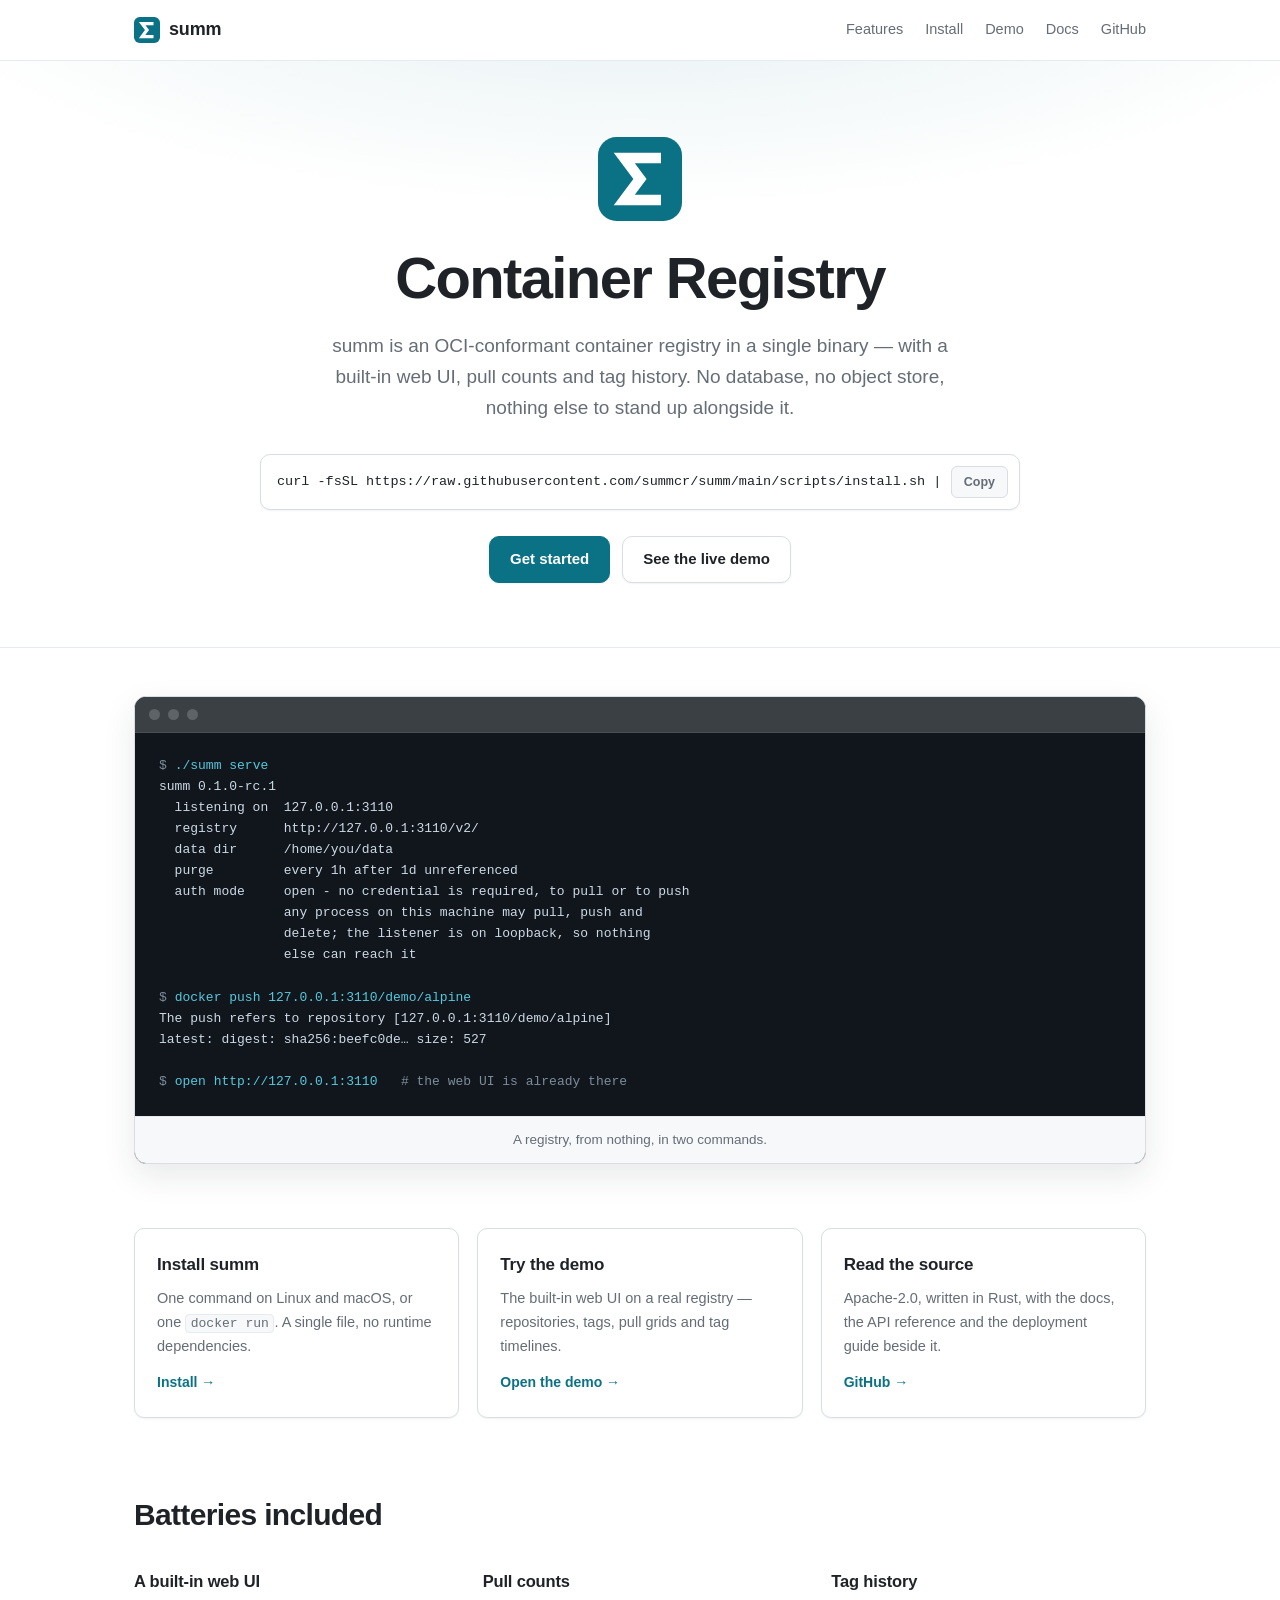
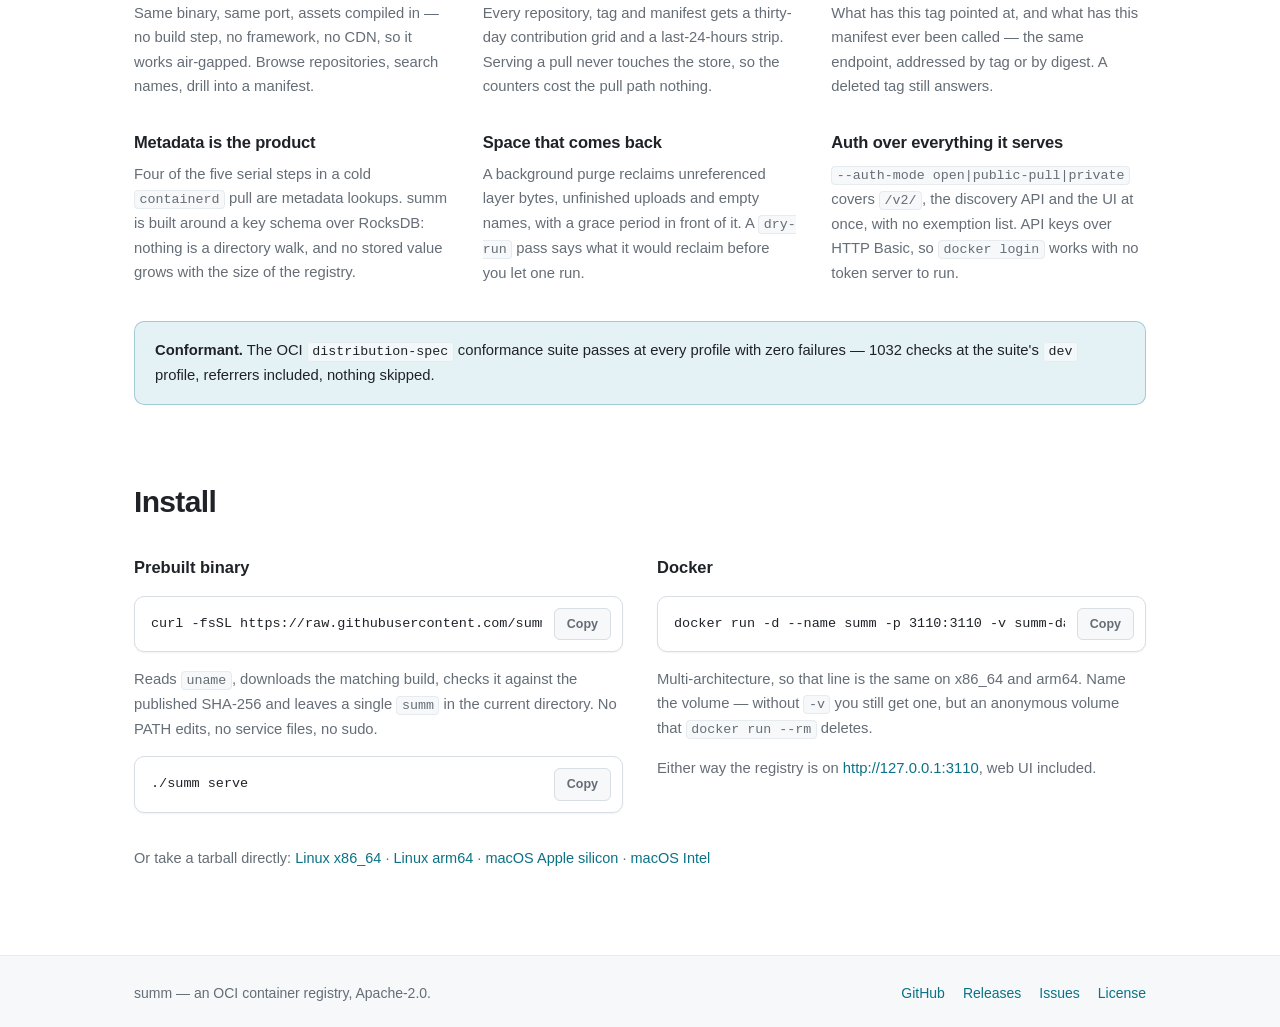
==== index.html @ fdc2967b "feat(site): the summ homepage One page, one stylesheet, no build step - the rule summ's own UI keeps" ====
<!doctype html>
<html lang="en">
<head>
<meta charset="utf-8">
<meta name="viewport" content="width=device-width, initial-scale=1">
<meta name="color-scheme" content="light dark">
<title>summ — container registry</title>
<meta name="description" content="summ is an OCI-conformant container registry in a single binary, with a built-in web UI, pull counts and tag history. No database, no object store, nothing else to run.">

<link rel="icon" type="image/svg+xml" href="/logo.svg">
<link rel="stylesheet" href="/style.css">

<meta property="og:type" content="website">
<meta property="og:url" content="https://summcr.com/">
<meta property="og:title" content="summ — container registry">
<meta property="og:description" content="An OCI-conformant container registry in a single binary. Web UI, pull counts and tag history included.">
<meta property="og:image" content="https://summcr.com/assets/og.png">
<meta name="twitter:card" content="summary_large_image">
</head>
<body>
<a class="skip" href="#main">Skip to content</a>

<header class="topbar">
  <div class="shell topbar-inner">
    <a class="brand" href="/">
      <!--
        An inline copy of `logo.svg`, so the tile takes its colour from the
        palette and follows the theme - an <img> could not. The two must stay
        in step; the path is the only thing duplicated.
      -->
      <svg class="brand-mark" viewBox="0 0 32 32" width="26" height="26" aria-hidden="true">
        <rect class="tile" width="32" height="32" rx="7"/>
        <path class="glyph" d="M22 8H10l6 8-6 8h12" fill="none" stroke-width="4" stroke-linecap="square"/>
      </svg>
      <span class="brand-name">summ</span>
    </a>
    <nav class="topbar-nav" aria-label="Main">
      <a href="#features">Features</a>
      <a href="#install">Install</a>
      <a href="https://demo.registry.summcr.com/r/summcr/summ">Demo</a>
      <a href="https://github.com/summcr/summ#readme">Docs</a>
      <a href="https://github.com/summcr/summ">GitHub</a>
    </nav>
  </div>
</header>

<main id="main">

  <section class="hero">
    <div class="shell hero-inner">
      <svg class="hero-mark" viewBox="0 0 32 32" width="84" height="84" role="img" aria-label="summ">
        <title>summ</title>
        <rect class="tile" width="32" height="32" rx="7"/>
        <path class="glyph" d="M22 8H10l6 8-6 8h12" fill="none" stroke-width="4" stroke-linecap="square"/>
      </svg>

      <h1>Container Registry</h1>
      <p class="lede">
        summ is an OCI-conformant container registry in a single binary — with a
        built-in web UI, pull counts and tag history. No database, no object
        store, nothing else to stand up alongside it.
      </p>

      <div class="cmd" data-copy>
        <code>curl -fsSL https://raw.githubusercontent.com/summcr/summ/main/scripts/install.sh | sh</code>
        <button class="copy" type="button" aria-label="Copy install command">Copy</button>
      </div>

      <p class="hero-actions">
        <a class="btn btn-primary" href="#install">Get started</a>
        <a class="btn" href="https://demo.registry.summcr.com/r/summcr/summ">See the live demo</a>
      </p>
    </div>
  </section>

  <section class="shell demo-wrap" aria-label="summ starting up">
    <!--
      The demo slot. Replace the whole <pre> with the recording when it exists,
      keeping the window chrome around it:

        <img src="/assets/demo.gif" width="1200" height="720" alt="Installing
             summ, starting it, and pushing an image to it">
    -->
    <figure class="term">
      <div class="term-bar" aria-hidden="true"><span></span><span></span><span></span></div>
<pre class="term-body"><span class="p">$</span> <span class="c">./summ serve</span>
summ 0.1.0-rc.1
  listening on  127.0.0.1:3110
  registry      http://127.0.0.1:3110/v2/
  data dir      /home/you/data
  purge         every 1h after 1d unreferenced
  auth mode     open - no credential is required, to pull or to push
                any process on this machine may pull, push and
                delete; the listener is on loopback, so nothing
                else can reach it

<span class="p">$</span> <span class="c">docker push 127.0.0.1:3110/demo/alpine</span>
The push refers to repository [127.0.0.1:3110/demo/alpine]
latest: digest: sha256:beefc0de… size: 527

<span class="p">$</span> <span class="c">open http://127.0.0.1:3110</span>   <span class="m"># the web UI is already there</span>
</pre>
      <figcaption>A registry, from nothing, in two commands.</figcaption>
    </figure>
  </section>

  <section class="shell cards" aria-label="Get started">
    <a class="card" href="#install">
      <h2>Install summ</h2>
      <p>One command on Linux and macOS, or one <code>docker run</code>. A single
         file, no runtime dependencies.</p>
      <span class="more">Install →</span>
    </a>
    <a class="card" href="https://demo.registry.summcr.com/r/summcr/summ">
      <h2>Try the demo</h2>
      <p>The built-in web UI on a real registry — repositories, tags, pull grids
         and tag timelines.</p>
      <span class="more">Open the demo →</span>
    </a>
    <a class="card" href="https://github.com/summcr/summ">
      <h2>Read the source</h2>
      <p>Apache-2.0, written in Rust, with the docs, the API reference and the
         deployment guide beside it.</p>
      <span class="more">GitHub →</span>
    </a>
  </section>

  <section class="shell features" id="features">
    <h2 class="section-title">Batteries included</h2>

    <div class="feature-grid">
      <article class="feature">
        <h3>A built-in web UI</h3>
        <p>Same binary, same port, assets compiled in — no build step, no
           framework, no CDN, so it works air-gapped. Browse repositories, search
           names, drill into a manifest.</p>
      </article>

      <article class="feature">
        <h3>Pull counts</h3>
        <p>Every repository, tag and manifest gets a thirty-day contribution grid
           and a last-24-hours strip. Serving a pull never touches the store, so
           the counters cost the pull path nothing.</p>
      </article>

      <article class="feature">
        <h3>Tag history</h3>
        <p>What has this tag pointed at, and what has this manifest ever been
           called — the same endpoint, addressed by tag or by digest. A deleted
           tag still answers.</p>
      </article>

      <article class="feature">
        <h3>Metadata is the product</h3>
        <p>Four of the five serial steps in a cold <code>containerd</code> pull
           are metadata lookups. summ is built around a key schema over RocksDB:
           nothing is a directory walk, and no stored value grows with the size
           of the registry.</p>
      </article>

      <article class="feature">
        <h3>Space that comes back</h3>
        <p>A background purge reclaims unreferenced layer bytes, unfinished
           uploads and empty names, with a grace period in front of it. A
           <code>dry-run</code> pass says what it would reclaim before you let
           one run.</p>
      </article>

      <article class="feature">
        <h3>Auth over everything it serves</h3>
        <p><code>--auth-mode open|public-pull|private</code> covers <code>/v2/</code>,
           the discovery API and the UI at once, with no exemption list. API keys
           over HTTP Basic, so <code>docker login</code> works with no token
           server to run.</p>
      </article>
    </div>

    <p class="badge-line">
      <strong>Conformant.</strong> The OCI <code>distribution-spec</code>
      conformance suite passes at every profile with zero failures — 1032 checks
      at the suite's <code>dev</code> profile, referrers included, nothing skipped.
    </p>
  </section>

  <section class="shell install" id="install">
    <h2 class="section-title">Install</h2>

    <div class="install-grid">
      <div class="install-col">
        <h3>Prebuilt binary</h3>
        <div class="cmd" data-copy>
          <code>curl -fsSL https://raw.githubusercontent.com/summcr/summ/main/scripts/install.sh | sh</code>
          <button class="copy" type="button" aria-label="Copy install command">Copy</button>
        </div>
        <p>Reads <code>uname</code>, downloads the matching build, checks it
           against the published SHA-256 and leaves a single <code>summ</code> in
           the current directory. No PATH edits, no service files, no sudo.</p>
        <div class="cmd" data-copy>
          <code>./summ serve</code>
          <button class="copy" type="button" aria-label="Copy run command">Copy</button>
        </div>
      </div>

      <div class="install-col">
        <h3>Docker</h3>
        <div class="cmd" data-copy>
          <code>docker run -d --name summ -p 3110:3110 -v summ-data:/var/lib/summ summcr/summ</code>
          <button class="copy" type="button" aria-label="Copy docker command">Copy</button>
        </div>
        <p>Multi-architecture, so that line is the same on x86_64 and arm64.
           Name the volume — without <code>-v</code> you still get one, but an
           anonymous volume that <code>docker run --rm</code> deletes.</p>
        <p>Either way the registry is on
           <a href="http://127.0.0.1:3110">http://127.0.0.1:3110</a>, web UI
           included.</p>
      </div>
    </div>

    <p class="platforms">
      Or take a tarball directly:
      <a href="https://github.com/summcr/summ/releases/latest/download/summ-x86_64-unknown-linux-gnu.tar.gz">Linux x86_64</a> ·
      <a href="https://github.com/summcr/summ/releases/latest/download/summ-aarch64-unknown-linux-gnu.tar.gz">Linux arm64</a> ·
      <a href="https://github.com/summcr/summ/releases/latest/download/summ-aarch64-apple-darwin.tar.gz">macOS Apple silicon</a> ·
      <a href="https://github.com/summcr/summ/releases/latest/download/summ-x86_64-apple-darwin.tar.gz">macOS Intel</a>
    </p>
  </section>

</main>

<footer class="foot">
  <div class="shell foot-inner">
    <span>summ — an OCI container registry, Apache-2.0.</span>
    <nav class="foot-nav" aria-label="Footer">
      <a href="https://github.com/summcr/summ">GitHub</a>
      <a href="https://github.com/summcr/summ/releases">Releases</a>
      <a href="https://github.com/summcr/summ/issues">Issues</a>
      <a href="https://github.com/summcr/summ/blob/main/LICENSE">License</a>
    </nav>
  </div>
</footer>

<script>
// The only script on the page: copy-to-clipboard on the command blocks. It
// degrades to a plain, selectable code block wherever the API is unavailable.
document.querySelectorAll('.cmd[data-copy]').forEach(function (box) {
  var button = box.querySelector('.copy');
  var code = box.querySelector('code');
  if (!button || !code || !navigator.clipboard) { if (button) button.remove(); return; }
  button.addEventListener('click', function () {
    navigator.clipboard.writeText(code.textContent.trim()).then(function () {
      button.textContent = 'Copied';
      setTimeout(function () { button.textContent = 'Copy'; }, 1600);
    });
  });
});
</script>
</body>
</html>
---- style.css ----
/*
 * summcr.com. The palette is summ's own UI palette, so the site and the product
 * are recognisably one thing; nothing below the tokens names a literal colour,
 * so the dark theme is the palette and nothing else. No framework, no CDN, no
 * webfont - the same rule the registry's UI keeps, for the same reason.
 */

:root {
  --bg:            #ffffff;
  --bg-subtle:     #f6f8fa;
  --bg-raised:     #ffffff;
  --bg-hover:      #f6f8fa;
  --border:        #d8dee4;
  --border-subtle: #e6ebf0;
  --text:          #1f2328;
  --text-muted:    #656d76;
  --text-faint:    #8c959f;
  --accent:        #0b7285;
  --accent-hover:  #095c6b;
  --accent-soft:   #e5f2f5;
  --on-accent:     #ffffff;
  --term-bg:       #10161c;
  --term-text:     #cdd9e5;
  --term-muted:    #7d8b9a;
  --term-accent:   #56c8dd;
  --shadow:        0 1px 2px rgba(31, 35, 40, .06);
  --shadow-lg:     0 12px 32px rgba(31, 35, 40, .10);
  --radius:        10px;
  --mono: ui-monospace, SFMono-Regular, "SF Mono", Menlo, Consolas, monospace;
  --sans: -apple-system, BlinkMacSystemFont, "Segoe UI", Inter, Roboto,
          "Helvetica Neue", Arial, sans-serif;
}

@media (prefers-color-scheme: dark) {
  :root {
    --bg:            #0d1117;
    --bg-subtle:     #131920;
    --bg-raised:     #161b22;
    --bg-hover:      #1c232c;
    --border:        #2a313c;
    --border-subtle: #21262d;
    --text:          #e6edf3;
    --text-muted:    #9198a1;
    --text-faint:    #6e7681;
    --accent:        #56c8dd;
    --accent-hover:  #7ad6e7;
    --accent-soft:   #12303a;
    --on-accent:     #0d1117;
    --term-bg:       #0a0f14;
    --shadow:        0 1px 2px rgba(0, 0, 0, .4);
    --shadow-lg:     0 12px 32px rgba(0, 0, 0, .45);
  }
}

* { box-sizing: border-box; }

html { scroll-behavior: smooth; }
@media (prefers-reduced-motion: reduce) { html { scroll-behavior: auto; } }

body {
  margin: 0;
  background: var(--bg);
  color: var(--text);
  font: 16px/1.65 var(--sans);
  -webkit-font-smoothing: antialiased;
}

a { color: var(--accent); text-decoration: none; }
a:hover { text-decoration: underline; }

code {
  font-family: var(--mono);
  font-size: .9em;
  background: var(--bg-subtle);
  border: 1px solid var(--border-subtle);
  border-radius: 4px;
  padding: .08em .34em;
}

.shell { max-width: 1060px; margin: 0 auto; padding: 0 24px; }

.skip {
  position: absolute; left: -9999px;
  background: var(--bg-raised); color: var(--text);
  padding: 10px 14px; border: 1px solid var(--border); border-radius: var(--radius);
}
.skip:focus { left: 12px; top: 12px; z-index: 10; }

/* ---- top bar ---------------------------------------------------------- */

.topbar {
  position: sticky; top: 0; z-index: 5;
  background: color-mix(in srgb, var(--bg) 88%, transparent);
  backdrop-filter: saturate(180%) blur(12px);
  border-bottom: 1px solid var(--border-subtle);
}
.topbar-inner { display: flex; align-items: center; gap: 24px; height: 60px; }

.brand { display: inline-flex; align-items: center; gap: 9px; color: var(--text); }
.brand:hover { text-decoration: none; }
.brand-name { font-size: 18px; font-weight: 640; letter-spacing: -.01em; }
.tile  { fill: var(--accent); }
.glyph { stroke: var(--on-accent); }

.topbar-nav { margin-left: auto; display: flex; gap: 22px; font-size: 14.5px; }
.topbar-nav a { color: var(--text-muted); }
.topbar-nav a:hover { color: var(--text); text-decoration: none; }

@media (max-width: 720px) {
  .topbar-nav { gap: 14px; font-size: 13.5px; }
  .topbar-nav a:nth-child(4) { display: none; }
}

/* ---- hero ------------------------------------------------------------- */

.hero {
  background:
    radial-gradient(1100px 380px at 50% -120px,
      color-mix(in srgb, var(--accent) 12%, transparent), transparent 70%);
  border-bottom: 1px solid var(--border-subtle);
}
.hero-inner { padding: 76px 24px 64px; text-align: center; }
.hero-mark { display: block; margin: 0 auto 26px; }

h1 {
  margin: 0;
  font-size: clamp(38px, 6.2vw, 58px);
  line-height: 1.08;
  letter-spacing: -.028em;
  font-weight: 700;
}

.lede {
  max-width: 620px;
  margin: 20px auto 0;
  font-size: clamp(16.5px, 2.1vw, 19px);
  color: var(--text-muted);
}

.hero-actions { margin: 26px 0 0; display: flex; gap: 12px; justify-content: center; flex-wrap: wrap; }

.btn {
  display: inline-block;
  padding: 10px 20px;
  border: 1px solid var(--border);
  border-radius: var(--radius);
  background: var(--bg-raised);
  color: var(--text);
  font-size: 15px; font-weight: 560;
  box-shadow: var(--shadow);
}
.btn:hover { background: var(--bg-hover); text-decoration: none; }
.btn-primary { background: var(--accent); border-color: var(--accent); color: var(--on-accent); }
.btn-primary:hover { background: var(--accent-hover); border-color: var(--accent-hover); }

/* ---- command block ---------------------------------------------------- */

.cmd {
  display: flex; align-items: center; gap: 12px;
  /* A grid item's implicit `min-width: auto` is the whole width of its
     unwrapped content, so a long command widens its column and takes the page
     with it. The scroll belongs to the <code>, not to the document. */
  min-width: 0;
  max-width: 760px; margin: 30px auto 0;
  padding: 11px 11px 11px 16px;
  background: var(--bg-raised);
  border: 1px solid var(--border);
  border-radius: var(--radius);
  box-shadow: var(--shadow);
  text-align: left;
}
.cmd code {
  flex: 1; min-width: 0;
  background: none; border: 0; padding: 0;
  font-size: 13.5px; color: var(--text);
  overflow-x: auto; white-space: pre;
}
.cmd .copy {
  flex: none;
  font: inherit; font-size: 12.5px; font-weight: 560;
  padding: 5px 12px;
  color: var(--text-muted);
  background: var(--bg-subtle);
  border: 1px solid var(--border);
  border-radius: 6px;
  cursor: pointer;
}
.cmd .copy:hover { color: var(--text); background: var(--bg-hover); }

/* ---- demo ------------------------------------------------------------- */

.demo-wrap { padding-top: 48px; padding-bottom: 8px; }

.term {
  margin: 0;
  background: var(--term-bg);
  border: 1px solid var(--border);
  border-radius: 12px;
  box-shadow: var(--shadow-lg);
  overflow: hidden;
}
.term-bar {
  display: flex; gap: 8px; align-items: center;
  padding: 12px 14px;
  background: color-mix(in srgb, var(--term-bg) 82%, #ffffff);
  border-bottom: 1px solid rgba(255, 255, 255, .07);
}
.term-bar span { width: 11px; height: 11px; border-radius: 50%; background: rgba(255, 255, 255, .18); }
.term-body {
  margin: 0; padding: 22px 24px 24px;
  font-family: var(--mono); font-size: 13px; line-height: 1.62;
  color: var(--term-text);
  overflow-x: auto;
}
.term-body .p { color: var(--term-muted); }
.term-body .c { color: var(--term-accent); }
.term-body .m { color: var(--term-muted); }
.term img { display: block; width: 100%; height: auto; }
.term figcaption {
  padding: 12px 16px;
  background: var(--bg-subtle);
  border-top: 1px solid var(--border-subtle);
  color: var(--text-muted);
  font-size: 13.5px;
  text-align: center;
}

/* ---- cards ------------------------------------------------------------ */

.cards {
  display: grid;
  grid-template-columns: repeat(3, 1fr);
  gap: 18px;
  padding-top: 56px;
}
.card {
  display: block;
  padding: 22px;
  background: var(--bg-raised);
  border: 1px solid var(--border);
  border-radius: var(--radius);
  box-shadow: var(--shadow);
  color: var(--text);
}
.card:hover { border-color: var(--accent); text-decoration: none; }
.card { min-width: 0; }
.card h2 { margin: 0 0 8px; font-size: 17px; letter-spacing: -.01em; }
.card p { margin: 0; font-size: 14.5px; color: var(--text-muted); }
.card .more { display: inline-block; margin-top: 12px; font-size: 14px; color: var(--accent); font-weight: 560; }

/* ---- features --------------------------------------------------------- */

.section-title {
  margin: 0 0 28px;
  font-size: clamp(24px, 3.4vw, 30px);
  letter-spacing: -.022em;
}

.features, .install { padding-top: 72px; }

.feature-grid { display: grid; grid-template-columns: repeat(3, 1fr); gap: 30px 34px; }
.feature { min-width: 0; }
.feature h3 { margin: 0 0 6px; font-size: 16.5px; letter-spacing: -.01em; }
.feature p { margin: 0; font-size: 14.8px; color: var(--text-muted); }

.badge-line {
  margin: 36px 0 0;
  padding: 16px 20px;
  background: var(--accent-soft);
  border: 1px solid color-mix(in srgb, var(--accent) 30%, transparent);
  border-radius: var(--radius);
  font-size: 14.8px;
  color: var(--text);
}
.badge-line code { background: color-mix(in srgb, var(--bg) 55%, transparent); }

/* ---- install ---------------------------------------------------------- */

.install-grid { display: grid; grid-template-columns: 1fr 1fr; gap: 34px; }
.install-col { min-width: 0; }
.install-col h3 { margin: 0 0 4px; font-size: 16.5px; }
.install-col p { font-size: 14.8px; color: var(--text-muted); }
.install .cmd { margin: 14px 0 0; max-width: none; }
.platforms { margin-top: 34px; font-size: 14.5px; color: var(--text-muted); }

@media (max-width: 860px) {
  .cards, .feature-grid, .install-grid { grid-template-columns: 1fr; }
  .feature-grid { gap: 24px; }
}

/* ---- footer ----------------------------------------------------------- */

.foot {
  margin-top: 84px;
  padding: 26px 0;
  border-top: 1px solid var(--border-subtle);
  background: var(--bg-subtle);
  font-size: 14px;
  color: var(--text-muted);
}
.foot-inner { display: flex; flex-wrap: wrap; gap: 12px 22px; align-items: center; }
.foot-nav { margin-left: auto; display: flex; gap: 18px; }
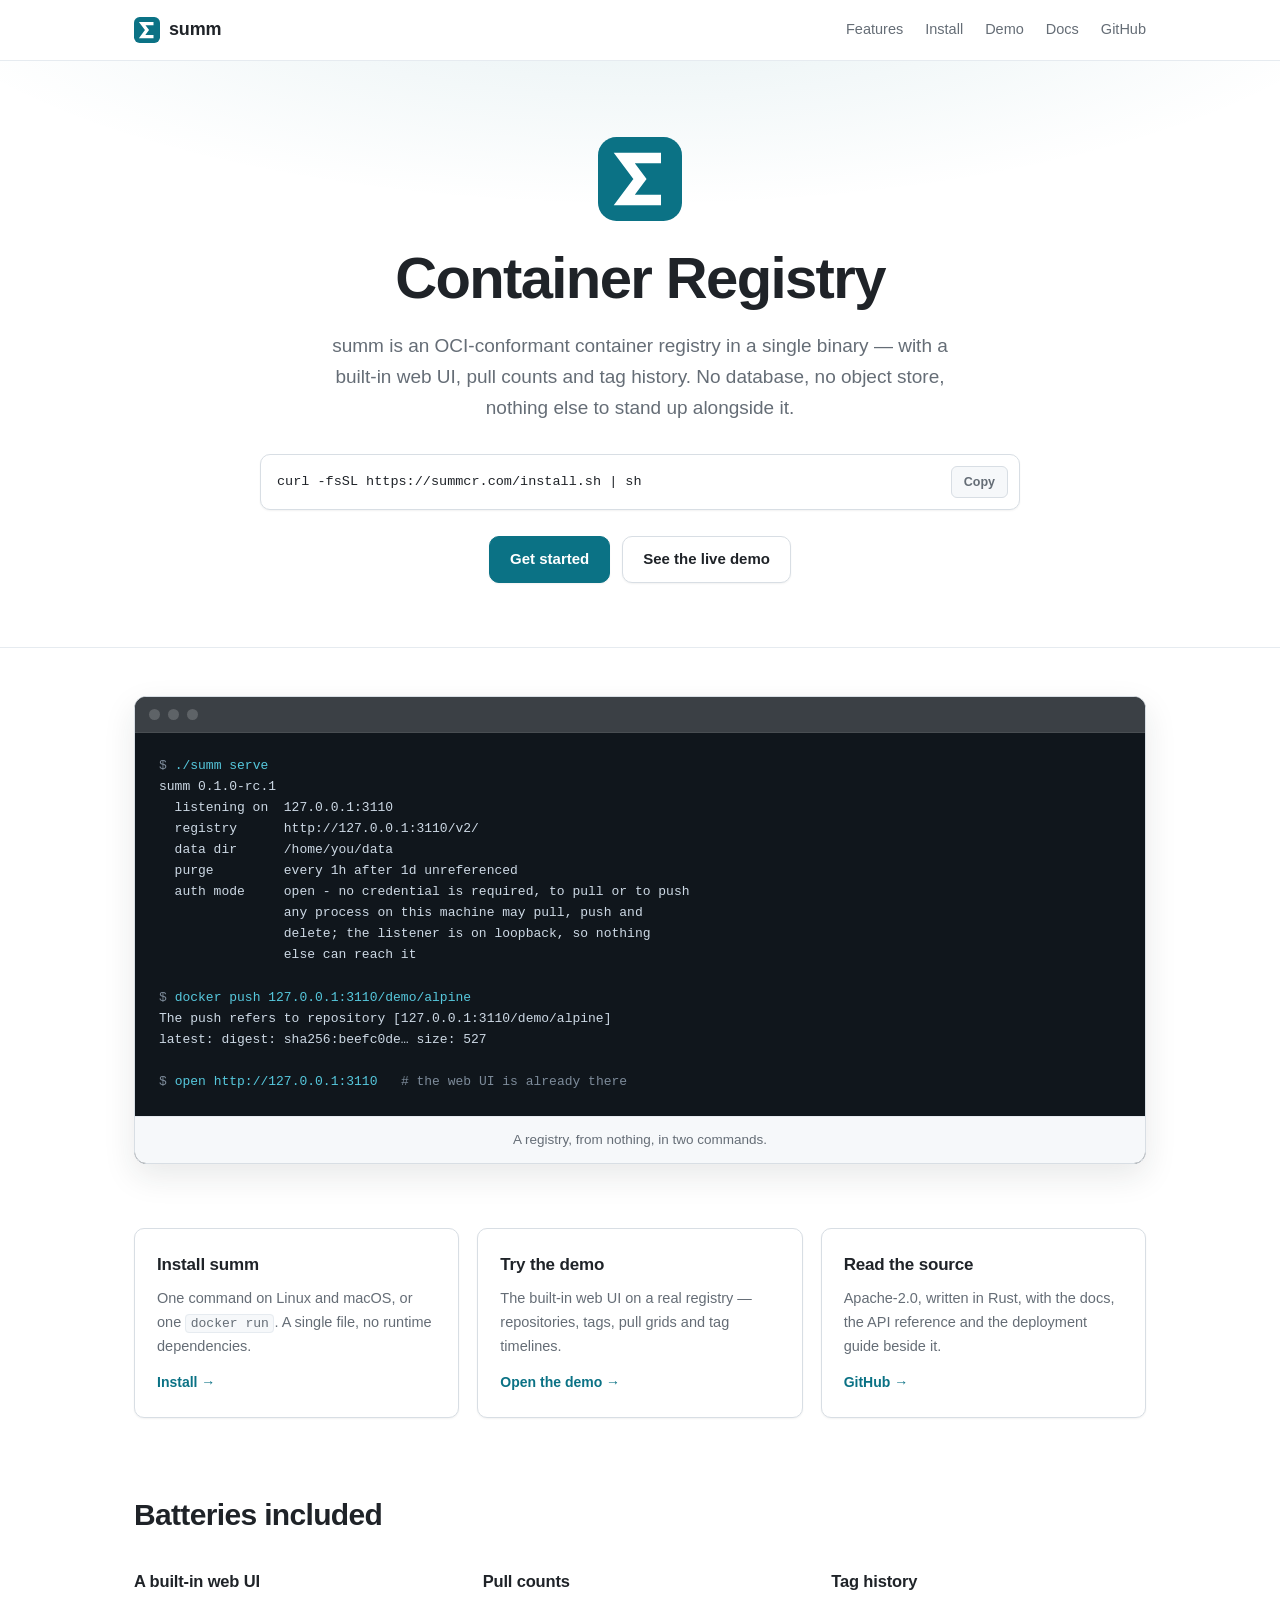
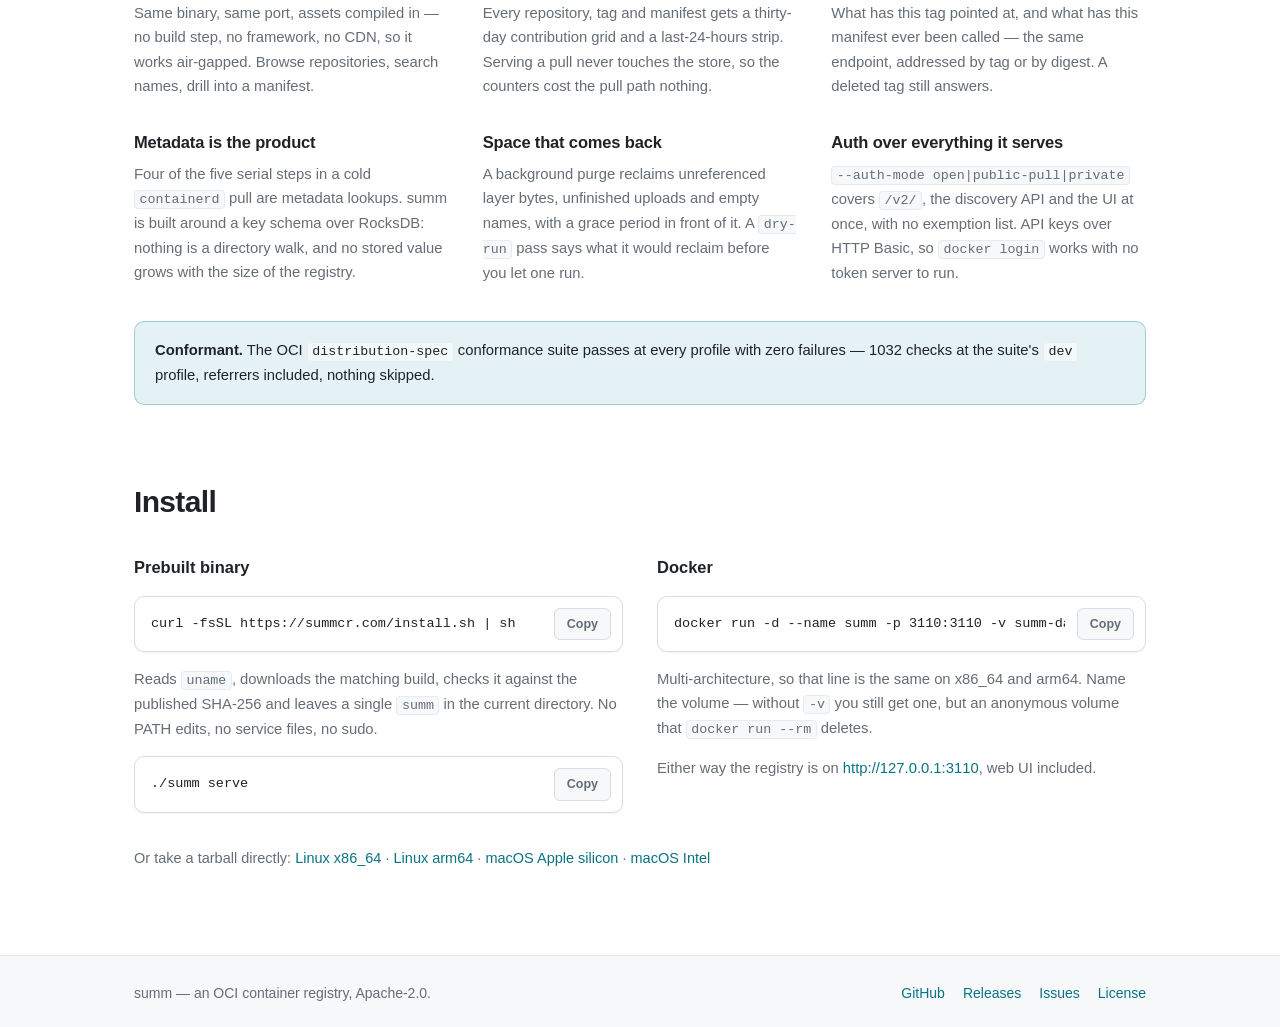
==== commit 311f8cc5: "feat(install): publish the summ installer at the domain root `https://summcr.com/install.sh` is now " ====
--- a/index.html
+++ b/index.html
@@ -62,7 +62,7 @@
       </p>
 
       <div class="cmd" data-copy>
-        <code>curl -fsSL https://raw.githubusercontent.com/summcr/summ/main/scripts/install.sh | sh</code>
+        <code>curl -fsSL https://summcr.com/install.sh | sh</code>
         <button class="copy" type="button" aria-label="Copy install command">Copy</button>
       </div>
 
@@ -189,7 +189,7 @@
       <div class="install-col">
         <h3>Prebuilt binary</h3>
         <div class="cmd" data-copy>
-          <code>curl -fsSL https://raw.githubusercontent.com/summcr/summ/main/scripts/install.sh | sh</code>
+          <code>curl -fsSL https://summcr.com/install.sh | sh</code>
           <button class="copy" type="button" aria-label="Copy install command">Copy</button>
         </div>
         <p>Reads <code>uname</code>, downloads the matching build, checks it
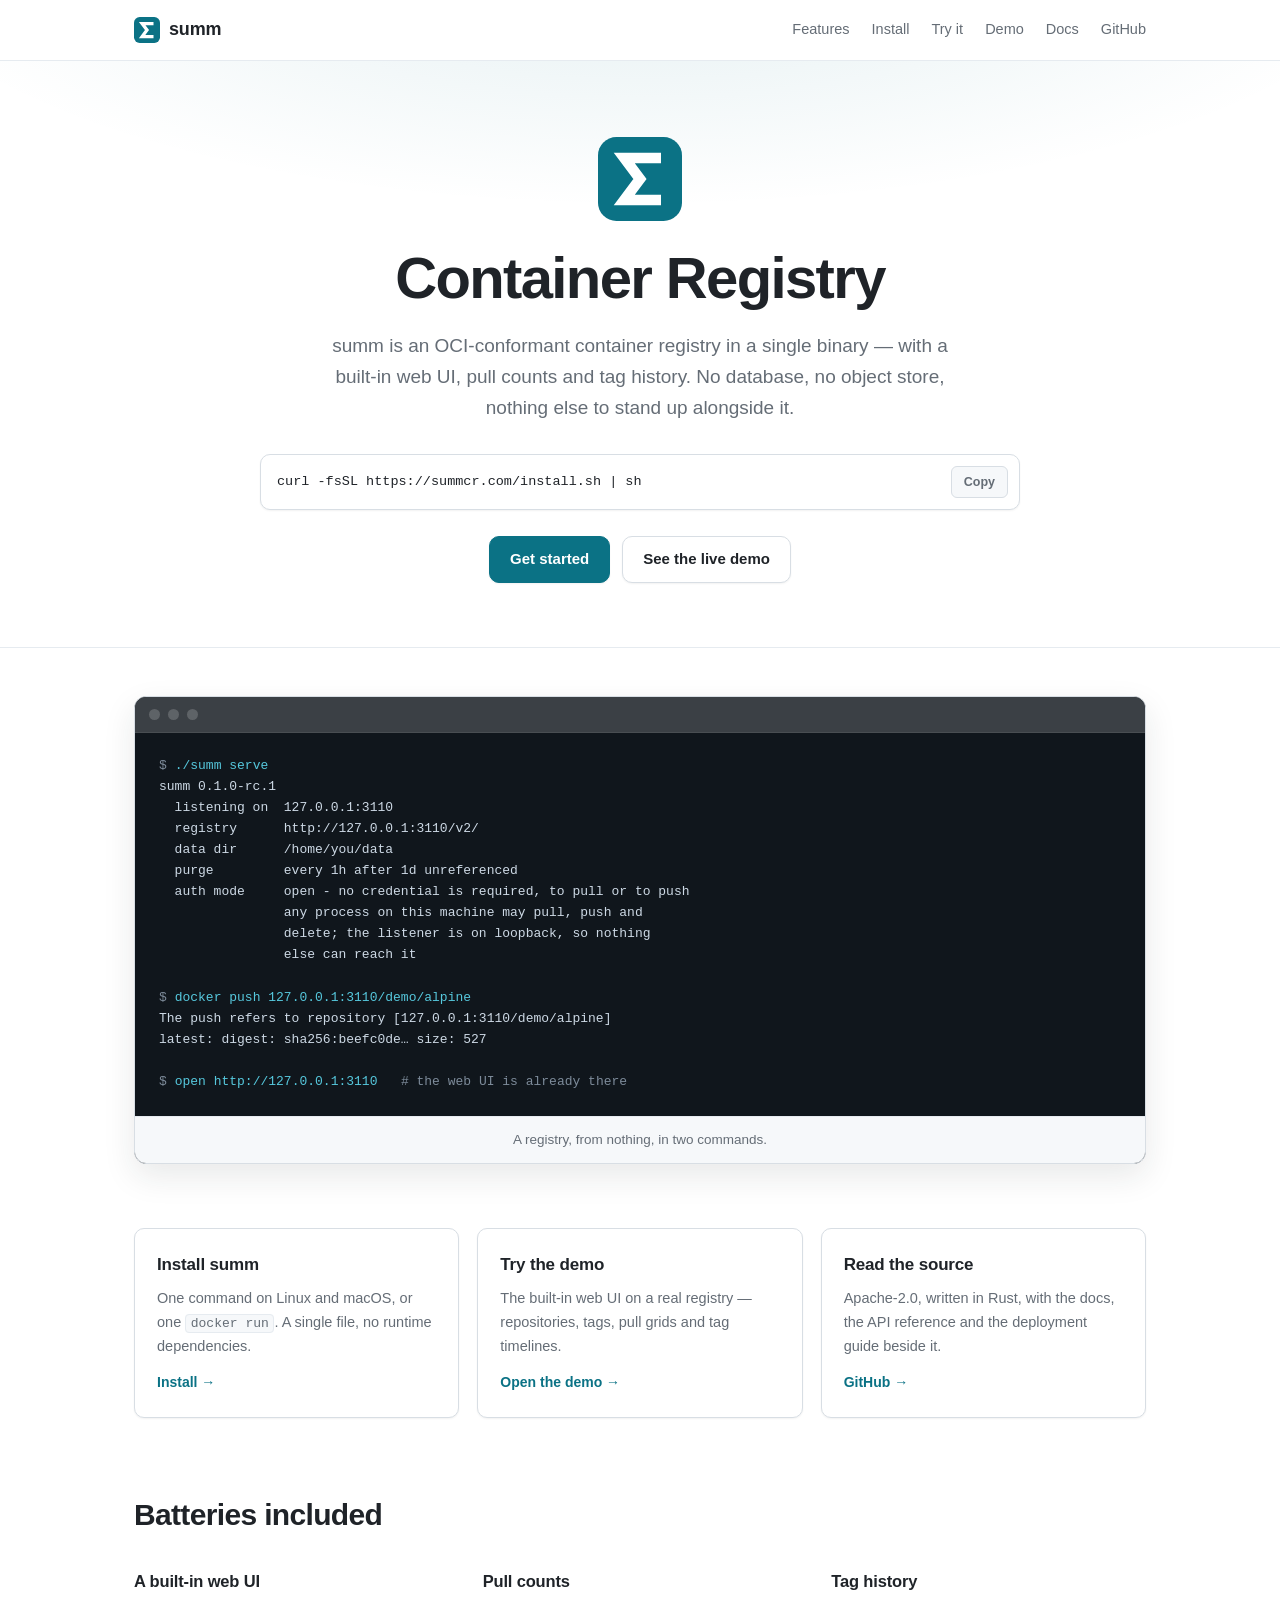
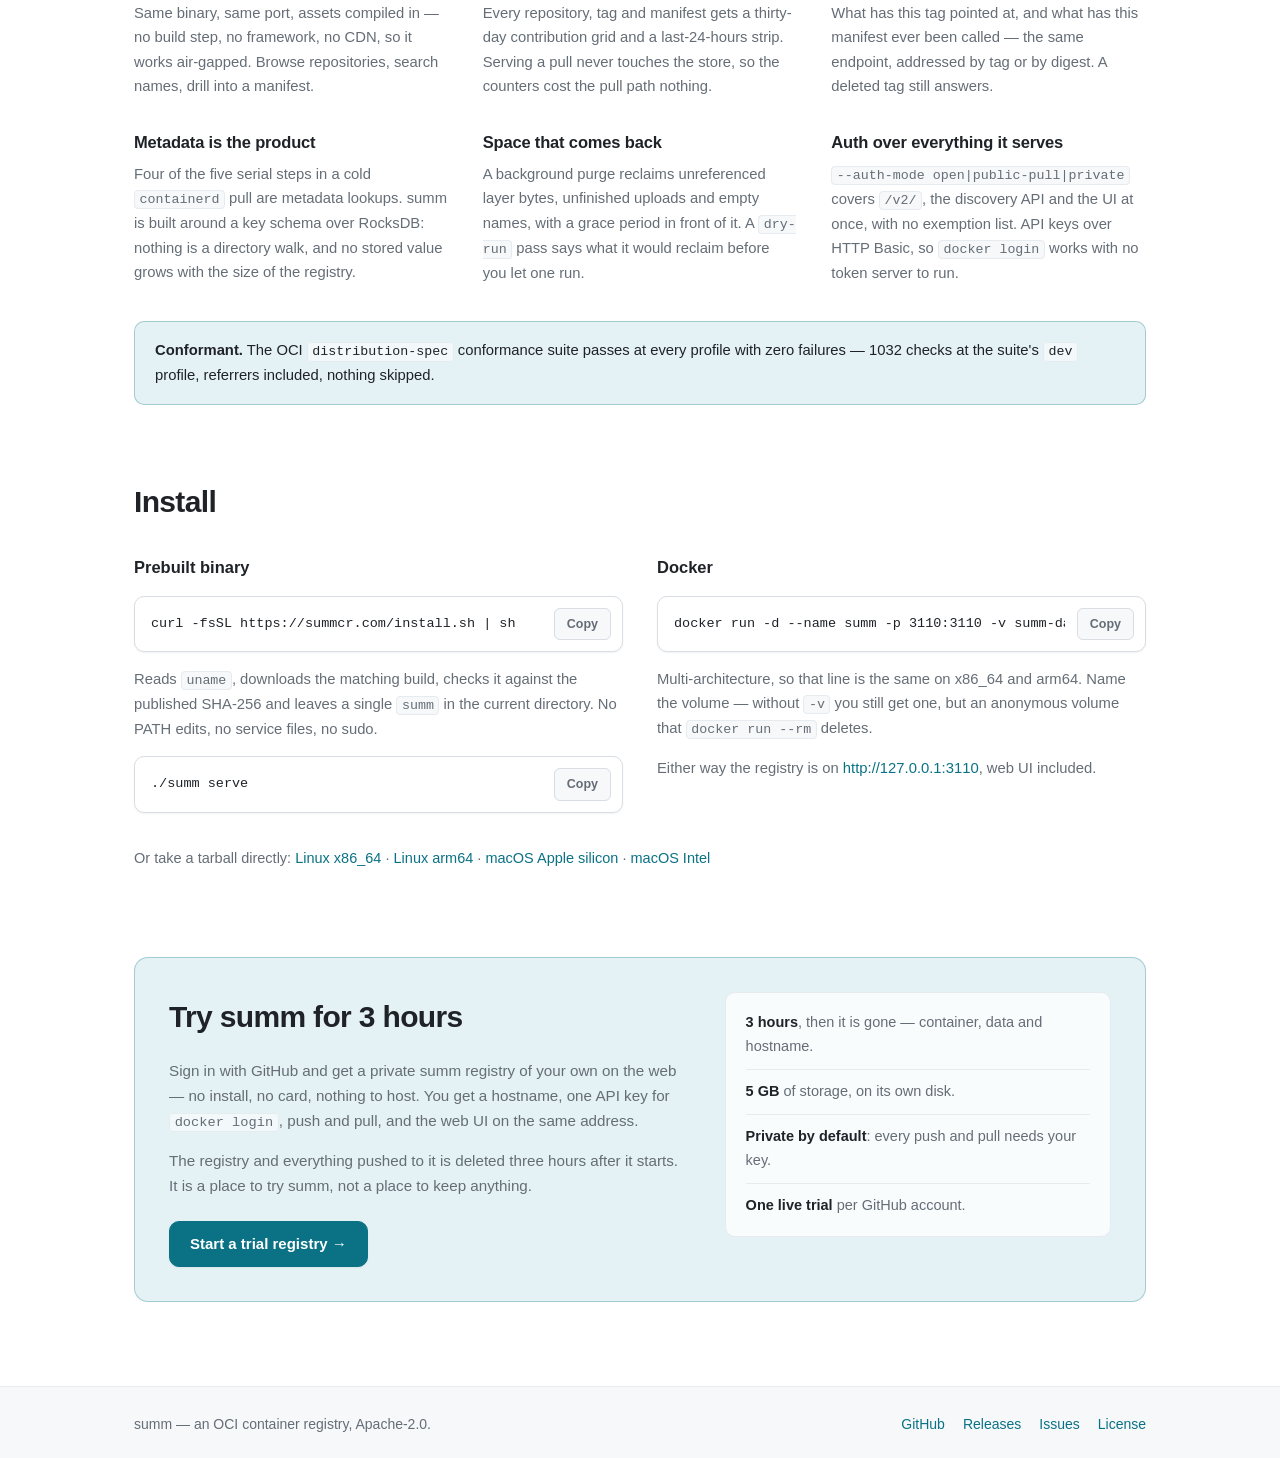
==== commit 0dfc1b95: "feat(site): a "Try summ for 3 hours" section Points at the summCloud trial at try.summcr.com: sign i" ====
--- a/index.html
+++ b/index.html
@@ -37,6 +37,7 @@
     <nav class="topbar-nav" aria-label="Main">
       <a href="#features">Features</a>
       <a href="#install">Install</a>
+      <a href="#try">Try it</a>
       <a href="https://demo.registry.summcr.com/r/summcr/summ">Demo</a>
       <a href="https://github.com/summcr/summ#readme">Docs</a>
       <a href="https://github.com/summcr/summ">GitHub</a>
@@ -223,6 +224,31 @@
       <a href="https://github.com/summcr/summ/releases/latest/download/summ-aarch64-apple-darwin.tar.gz">macOS Apple silicon</a> ·
       <a href="https://github.com/summcr/summ/releases/latest/download/summ-x86_64-apple-darwin.tar.gz">macOS Intel</a>
     </p>
+  </section>
+
+  <section class="shell trial" id="try">
+    <div class="trial-panel">
+      <div class="trial-copy">
+        <h2 class="section-title">Try summ for 3 hours</h2>
+        <p>Sign in with GitHub and get a private summ registry of your own on the
+           web — no install, no card, nothing to host. You get a hostname, one API
+           key for <code>docker login</code>, push and pull, and the web UI on the
+           same address.</p>
+        <p class="trial-note">The registry and everything pushed to it is deleted
+           three hours after it starts. It is a place to try summ, not a place to
+           keep anything.</p>
+        <p>
+          <a class="btn btn-primary" href="https://try.summcr.com/">Start a trial registry →</a>
+        </p>
+      </div>
+
+      <ul class="trial-facts">
+        <li><strong>3 hours</strong>, then it is gone — container, data and hostname.</li>
+        <li><strong>5 GB</strong> of storage, on its own disk.</li>
+        <li><strong>Private by default</strong>: every push and pull needs your key.</li>
+        <li><strong>One live trial</strong> per GitHub account.</li>
+      </ul>
+    </div>
   </section>
 
 </main>
--- a/style.css
+++ b/style.css
@@ -108,7 +108,8 @@
 
 @media (max-width: 720px) {
   .topbar-nav { gap: 14px; font-size: 13.5px; }
-  .topbar-nav a:nth-child(4) { display: none; }
+  /* Docs - the one link that is also in the footer's reach. */
+  .topbar-nav a:nth-child(5) { display: none; }
 }
 
 /* ---- hero ------------------------------------------------------------- */
@@ -288,6 +289,43 @@
   .feature-grid { gap: 24px; }
 }
 
+/* ---- try it online ---------------------------------------------------- */
+
+.trial { padding-top: 72px; }
+
+.trial-panel {
+  display: grid;
+  grid-template-columns: 1.35fr 1fr;
+  gap: 34px;
+  align-items: start;
+  padding: 34px;
+  background: var(--accent-soft);
+  border: 1px solid color-mix(in srgb, var(--accent) 30%, transparent);
+  border-radius: 14px;
+}
+.trial-copy, .trial-facts { min-width: 0; }
+.trial .section-title { margin-bottom: 16px; }
+.trial-copy p { margin: 0 0 14px; font-size: 15.2px; color: var(--text-muted); }
+.trial-copy code { background: color-mix(in srgb, var(--bg) 55%, transparent); }
+.trial-note { color: var(--text); }
+.trial-copy p:last-child { margin: 22px 0 0; }
+
+.trial-facts {
+  margin: 0; padding: 18px 20px;
+  list-style: none;
+  background: color-mix(in srgb, var(--bg-raised) 78%, transparent);
+  border: 1px solid var(--border-subtle);
+  border-radius: var(--radius);
+  font-size: 14.5px;
+  color: var(--text-muted);
+}
+.trial-facts li + li { margin-top: 10px; padding-top: 10px; border-top: 1px solid var(--border-subtle); }
+.trial-facts strong { color: var(--text); font-weight: 600; }
+
+@media (max-width: 860px) {
+  .trial-panel { grid-template-columns: 1fr; padding: 26px; }
+}
+
 /* ---- footer ----------------------------------------------------------- */
 
 .foot {
